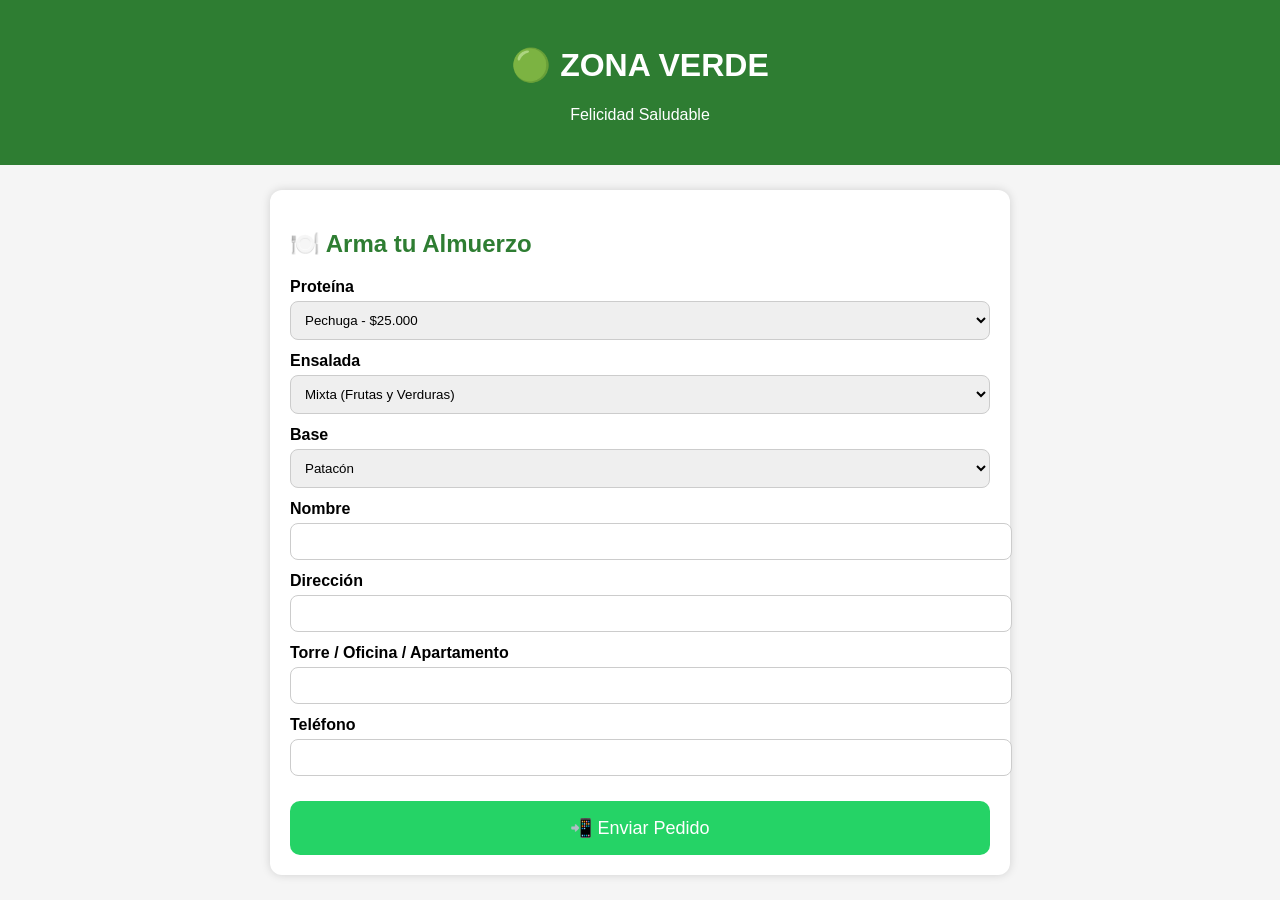
==== index.html @ 7afbbac2 "Create index.html for lunch order form This HTML file creates a web page for placing lunch orders wi" ====
<!DOCTYPE html>
<html lang="es">
<head>
<meta charset="UTF-8">
<meta name="viewport" content="width=device-width, initial-scale=1.0">
<title>Zona Verde - Pedidos</title>

<style>
body{
    font-family:Arial,sans-serif;
    background:#f5f5f5;
    margin:0;
}

header{
    background:#2E7D32;
    color:white;
    text-align:center;
    padding:25px;
}

main{
    max-width:700px;
    background:white;
    margin:25px auto;
    padding:20px;
    border-radius:12px;
    box-shadow:0 0 10px rgba(0,0,0,.15);
}

h2{
    color:#2E7D32;
}

label{
    display:block;
    margin-top:12px;
    font-weight:bold;
}

input,select,textarea{
    width:100%;
    padding:10px;
    border:1px solid #ccc;
    border-radius:8px;
    margin-top:5px;
}

button{
    width:100%;
    background:#25D366;
    color:white;
    border:none;
    padding:16px;
    border-radius:10px;
    font-size:18px;
    margin-top:25px;
    cursor:pointer;
}

button:hover{
    background:#1ebe5d;
}
</style>

</head>

<body>

<header>

<h1>🟢 ZONA VERDE</h1>

<p>Felicidad Saludable</p>

</header>

<main>

<h2>🍽️ Arma tu Almuerzo</h2>

<label>Proteína</label>

<select id="proteina">

<option>Pechuga - $25.000</option>

<option>Pollo y Jamón - $25.000</option>

<option>Chuleta - $35.000</option>

<option>Salmón - $35.000</option>

<option>Atún - $37.000</option>

</select>

<label>Ensalada</label>

<select id="ensalada">

<option>Mixta (Frutas y Verduras)</option>

<option>Ensalada de Vegetales</option>

</select>

<label>Base</label>

<select id="base">

<option>Patacón</option>

<option>Puré</option>

<option>Arroz de Coco</option>

<option>Quinua</option>

<option>Pasta</option>

</select>

<label>Nombre</label>

<input id="nombre">

<label>Dirección</label>

<input id="direccion">

<label>Torre / Oficina / Apartamento</label>

<input id="oficina">

<label>Teléfono</label>

<input id="telefono">

<button onclick="enviar()">

📲 Enviar Pedido

</button>

</main>

<script>

function enviar(){

let mensaje="Hola, quiero hacer un pedido.%0A%0A";

mensaje+="Proteína: "+document.getElementById("proteina").value+"%0A";

mensaje+="Ensalada: "+document.getElementById("ensalada").value+"%0A";

mensaje+="Base: "+document.getElementById("base").value+"%0A%0A";

mensaje+="Nombre: "+document.getElementById("nombre").value+"%0A";

mensaje+="Dirección: "+document.getElementById("direccion").value+"%0A";

mensaje+="Torre/Oficina/Apartamento: "+document.getElementById("oficina").value+"%0A";

mensaje+="Teléfono: "+document.getElementById("telefono").value;

window.open("https://wa.me/573128273739?text="+mensaje);

}

</script>

</body>
</html>
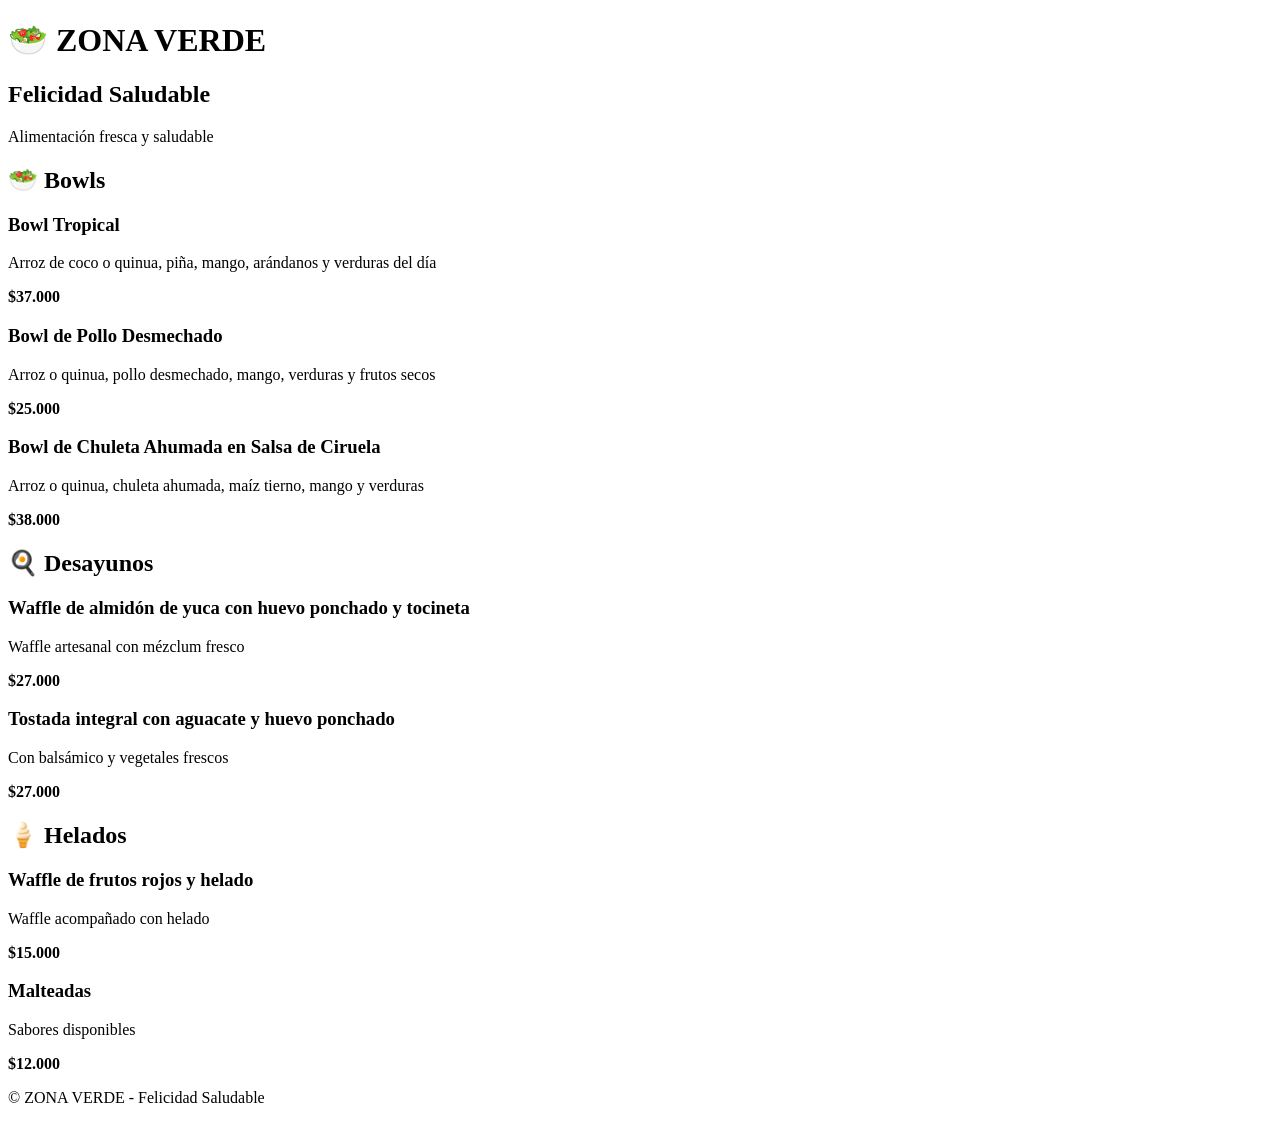
==== commit e41e29ea: "Revise index.html with new menu structure and title Updated the title and added new sections for men" ====
--- a/index.html
+++ b/index.html
@@ -3,173 +3,93 @@
 <head>
 <meta charset="UTF-8">
 <meta name="viewport" content="width=device-width, initial-scale=1.0">
-<title>Zona Verde - Pedidos</title>
 
-<style>
-body{
-    font-family:Arial,sans-serif;
-    background:#f5f5f5;
-    margin:0;
-}
+<title>ZONA VERDE | Felicidad Saludable</title>
 
-header{
-    background:#2E7D32;
-    color:white;
-    text-align:center;
-    padding:25px;
-}
-
-main{
-    max-width:700px;
-    background:white;
-    margin:25px auto;
-    padding:20px;
-    border-radius:12px;
-    box-shadow:0 0 10px rgba(0,0,0,.15);
-}
-
-h2{
-    color:#2E7D32;
-}
-
-label{
-    display:block;
-    margin-top:12px;
-    font-weight:bold;
-}
-
-input,select,textarea{
-    width:100%;
-    padding:10px;
-    border:1px solid #ccc;
-    border-radius:8px;
-    margin-top:5px;
-}
-
-button{
-    width:100%;
-    background:#25D366;
-    color:white;
-    border:none;
-    padding:16px;
-    border-radius:10px;
-    font-size:18px;
-    margin-top:25px;
-    cursor:pointer;
-}
-
-button:hover{
-    background:#1ebe5d;
-}
-</style>
-
+<link rel="stylesheet" href="style.css">
 </head>
 
 <body>
 
 <header>
-
-<h1>🟢 ZONA VERDE</h1>
-
-<p>Felicidad Saludable</p>
-
+<h1>🥗 ZONA VERDE</h1>
+<h2>Felicidad Saludable</h2>
+<p>Alimentación fresca y saludable</p>
 </header>
 
-<main>
 
-<h2>🍽️ Arma tu Almuerzo</h2>
+<section>
 
-<label>Proteína</label>
+<h2>🥗 Bowls</h2>
 
-<select id="proteina">
+<div class="producto">
+<h3>Bowl Tropical</h3>
+<p>Arroz de coco o quinua, piña, mango, arándanos y verduras del día</p>
+<strong>$37.000</strong>
+</div>
 
-<option>Pechuga - $25.000</option>
 
-<option>Pollo y Jamón - $25.000</option>
+<div class="producto">
+<h3>Bowl de Pollo Desmechado</h3>
+<p>Arroz o quinua, pollo desmechado, mango, verduras y frutos secos</p>
+<strong>$25.000</strong>
+</div>
 
-<option>Chuleta - $35.000</option>
 
-<option>Salmón - $35.000</option>
+<div class="producto">
+<h3>Bowl de Chuleta Ahumada en Salsa de Ciruela</h3>
+<p>Arroz o quinua, chuleta ahumada, maíz tierno, mango y verduras</p>
+<strong>$38.000</strong>
+</div>
 
-<option>Atún - $37.000</option>
 
-</select>
+</section>
 
-<label>Ensalada</label>
 
-<select id="ensalada">
+<section>
 
-<option>Mixta (Frutas y Verduras)</option>
+<h2>🍳 Desayunos</h2>
 
-<option>Ensalada de Vegetales</option>
+<div class="producto">
+<h3>Waffle de almidón de yuca con huevo ponchado y tocineta</h3>
+<p>Waffle artesanal con mézclum fresco</p>
+<strong>$27.000</strong>
+</div>
 
-</select>
 
-<label>Base</label>
+<div class="producto">
+<h3>Tostada integral con aguacate y huevo ponchado</h3>
+<p>Con balsámico y vegetales frescos</p>
+<strong>$27.000</strong>
+</div>
 
-<select id="base">
+</section>
 
-<option>Patacón</option>
 
-<option>Puré</option>
+<section>
 
-<option>Arroz de Coco</option>
+<h2>🍦 Helados</h2>
 
-<option>Quinua</option>
+<div class="producto">
+<h3>Waffle de frutos rojos y helado</h3>
+<p>Waffle acompañado con helado</p>
+<strong>$15.000</strong>
+</div>
 
-<option>Pasta</option>
 
-</select>
+<div class="producto">
+<h3>Malteadas</h3>
+<p>Sabores disponibles</p>
+<strong>$12.000</strong>
+</div>
 
-<label>Nombre</label>
+</section>
 
-<input id="nombre">
 
-<label>Dirección</label>
+<footer>
+<p>© ZONA VERDE - Felicidad Saludable</p>
+</footer>
 
-<input id="direccion">
-
-<label>Torre / Oficina / Apartamento</label>
-
-<input id="oficina">
-
-<label>Teléfono</label>
-
-<input id="telefono">
-
-<button onclick="enviar()">
-
-📲 Enviar Pedido
-
-</button>
-
-</main>
-
-<script>
-
-function enviar(){
-
-let mensaje="Hola, quiero hacer un pedido.%0A%0A";
-
-mensaje+="Proteína: "+document.getElementById("proteina").value+"%0A";
-
-mensaje+="Ensalada: "+document.getElementById("ensalada").value+"%0A";
-
-mensaje+="Base: "+document.getElementById("base").value+"%0A%0A";
-
-mensaje+="Nombre: "+document.getElementById("nombre").value+"%0A";
-
-mensaje+="Dirección: "+document.getElementById("direccion").value+"%0A";
-
-mensaje+="Torre/Oficina/Apartamento: "+document.getElementById("oficina").value+"%0A";
-
-mensaje+="Teléfono: "+document.getElementById("telefono").value;
-
-window.open("https://wa.me/573128273739?text="+mensaje);
-
-}
-
-</script>
 
 </body>
 </html>
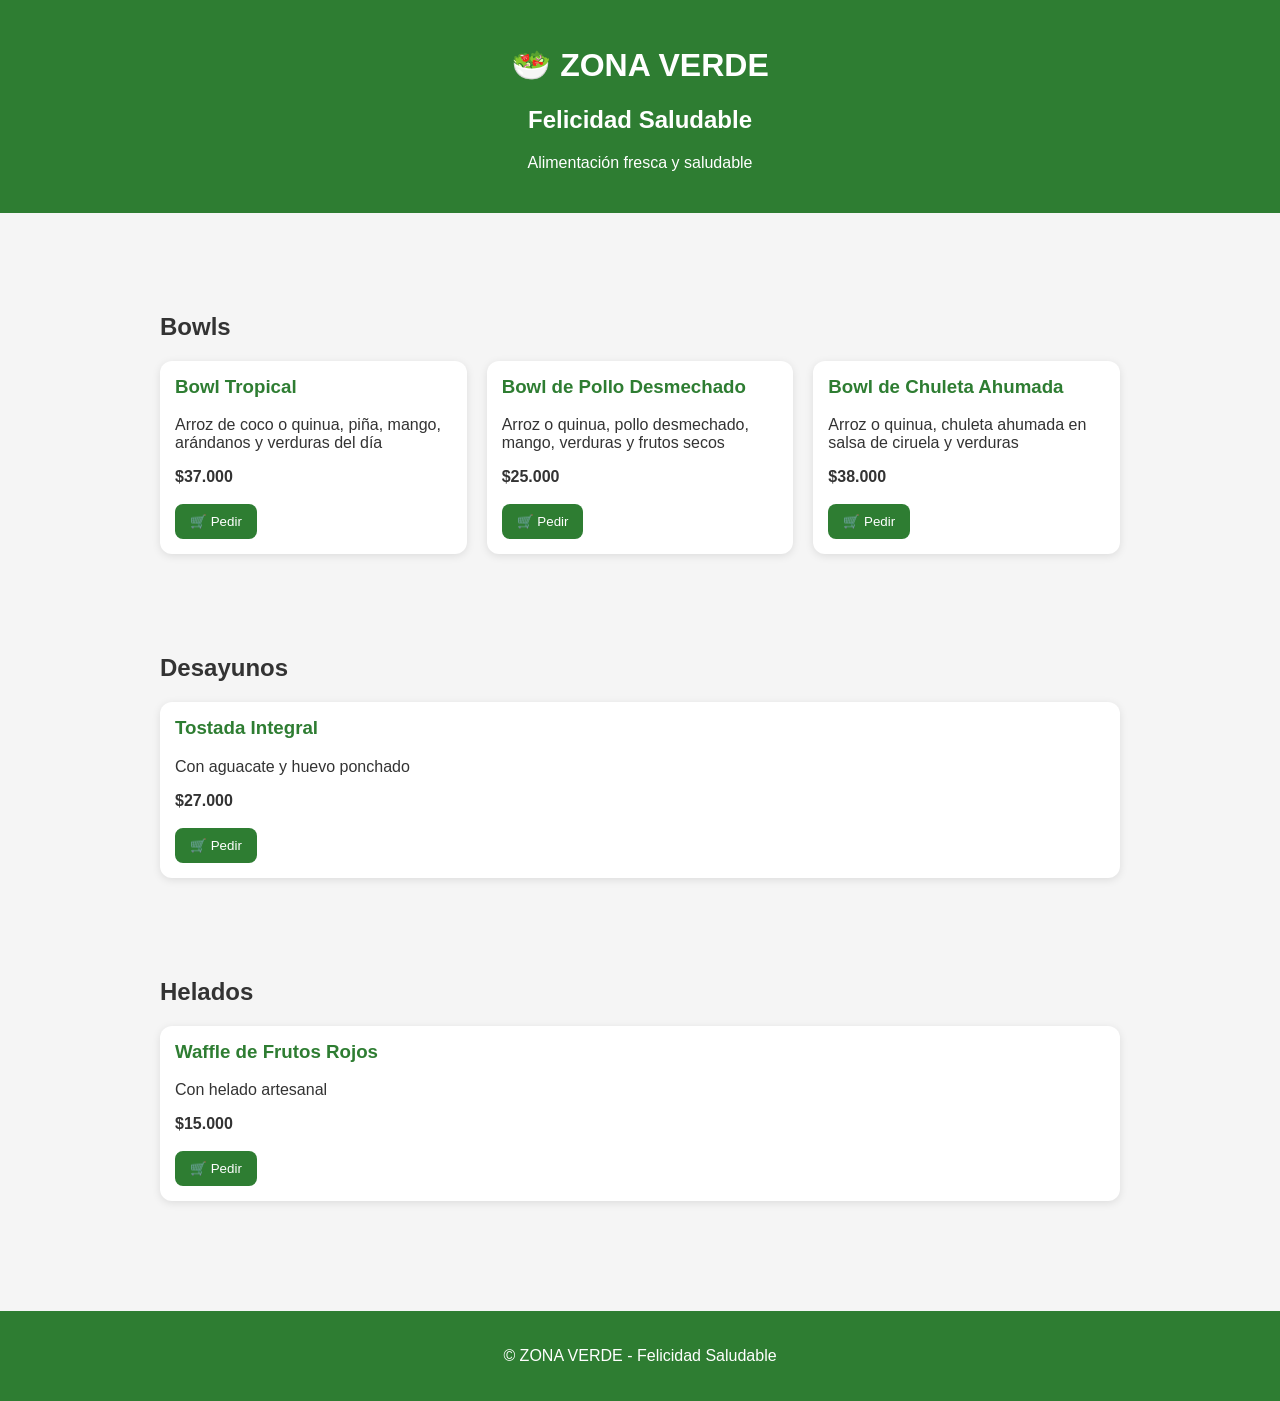
==== commit 96c0f7f3: "Update index.html" ====
--- a/index.html
+++ b/index.html
@@ -12,84 +12,22 @@
 <body>
 
 <header>
-<h1>🥗 ZONA VERDE</h1>
-<h2>Felicidad Saludable</h2>
-<p>Alimentación fresca y saludable</p>
+    <h1>🥗 ZONA VERDE</h1>
+    <h2>Felicidad Saludable</h2>
+    <p>Alimentación fresca y saludable</p>
 </header>
 
-
-<section>
-
-<h2>🥗 Bowls</h2>
-
-<div class="producto">
-<h3>Bowl Tropical</h3>
-<p>Arroz de coco o quinua, piña, mango, arándanos y verduras del día</p>
-<strong>$37.000</strong>
-</div>
-
-
-<div class="producto">
-<h3>Bowl de Pollo Desmechado</h3>
-<p>Arroz o quinua, pollo desmechado, mango, verduras y frutos secos</p>
-<strong>$25.000</strong>
-</div>
-
-
-<div class="producto">
-<h3>Bowl de Chuleta Ahumada en Salsa de Ciruela</h3>
-<p>Arroz o quinua, chuleta ahumada, maíz tierno, mango y verduras</p>
-<strong>$38.000</strong>
-</div>
-
-
-</section>
-
-
-<section>
-
-<h2>🍳 Desayunos</h2>
-
-<div class="producto">
-<h3>Waffle de almidón de yuca con huevo ponchado y tocineta</h3>
-<p>Waffle artesanal con mézclum fresco</p>
-<strong>$27.000</strong>
-</div>
-
-
-<div class="producto">
-<h3>Tostada integral con aguacate y huevo ponchado</h3>
-<p>Con balsámico y vegetales frescos</p>
-<strong>$27.000</strong>
-</div>
-
-</section>
-
-
-<section>
-
-<h2>🍦 Helados</h2>
-
-<div class="producto">
-<h3>Waffle de frutos rojos y helado</h3>
-<p>Waffle acompañado con helado</p>
-<strong>$15.000</strong>
-</div>
-
-
-<div class="producto">
-<h3>Malteadas</h3>
-<p>Sabores disponibles</p>
-<strong>$12.000</strong>
-</div>
-
-</section>
-
+<main>
+    <section id="menu">
+        <p>Cargando productos...</p>
+    </section>
+</main>
 
 <footer>
-<p>© ZONA VERDE - Felicidad Saludable</p>
+    <p>© ZONA VERDE - Felicidad Saludable</p>
 </footer>
 
+<script src="script.js"></script>
 
 </body>
 </html>
--- a/style.css
+++ b/style.css
@@ -0,0 +1,92 @@
+body{
+    margin:0;
+    font-family:Arial, Helvetica, sans-serif;
+    background:#f5f5f5;
+    color:#333;
+}
+
+header{
+    background:#2e7d32;
+    color:white;
+    text-align:center;
+    padding:25px;
+}
+
+section{
+    max-width:1000px;
+    margin:20px auto;
+    padding:20px;
+}
+
+.categoria{
+    margin-bottom:40px;
+}
+
+.productos{
+    display:grid;
+    grid-template-columns:repeat(auto-fit,minmax(250px,1fr));
+    gap:20px;
+}
+
+.producto{
+    background:white;
+    border-radius:12px;
+    padding:15px;
+    box-shadow:0 2px 8px rgba(0,0,0,.1);
+}
+
+.producto h3{
+    margin-top:0;
+    color:#2e7d32;
+}
+
+button{
+    background:#2e7d32;
+    color:white;
+    border:none;
+    padding:10px 15px;
+    border-radius:8px;
+    cursor:pointer;
+}
+
+button:hover{
+    background:#1b5e20;
+}
+
+input,
+textarea,
+select{
+    width:100%;
+    padding:10px;
+    margin-top:5px;
+    margin-bottom:15px;
+    border:1px solid #ccc;
+    border-radius:8px;
+    box-sizing:border-box;
+}
+
+table{
+    width:100%;
+    border-collapse:collapse;
+    background:white;
+}
+
+th,
+td{
+    border:1px solid #ddd;
+    padding:10px;
+    text-align:left;
+}
+
+th{
+    background:#2e7d32;
+    color:white;
+}
+
+footer{
+    text-align:center;
+    padding:20px;
+    background:#2e7d32;
+    color:white;
+    margin-top:30px;
+}
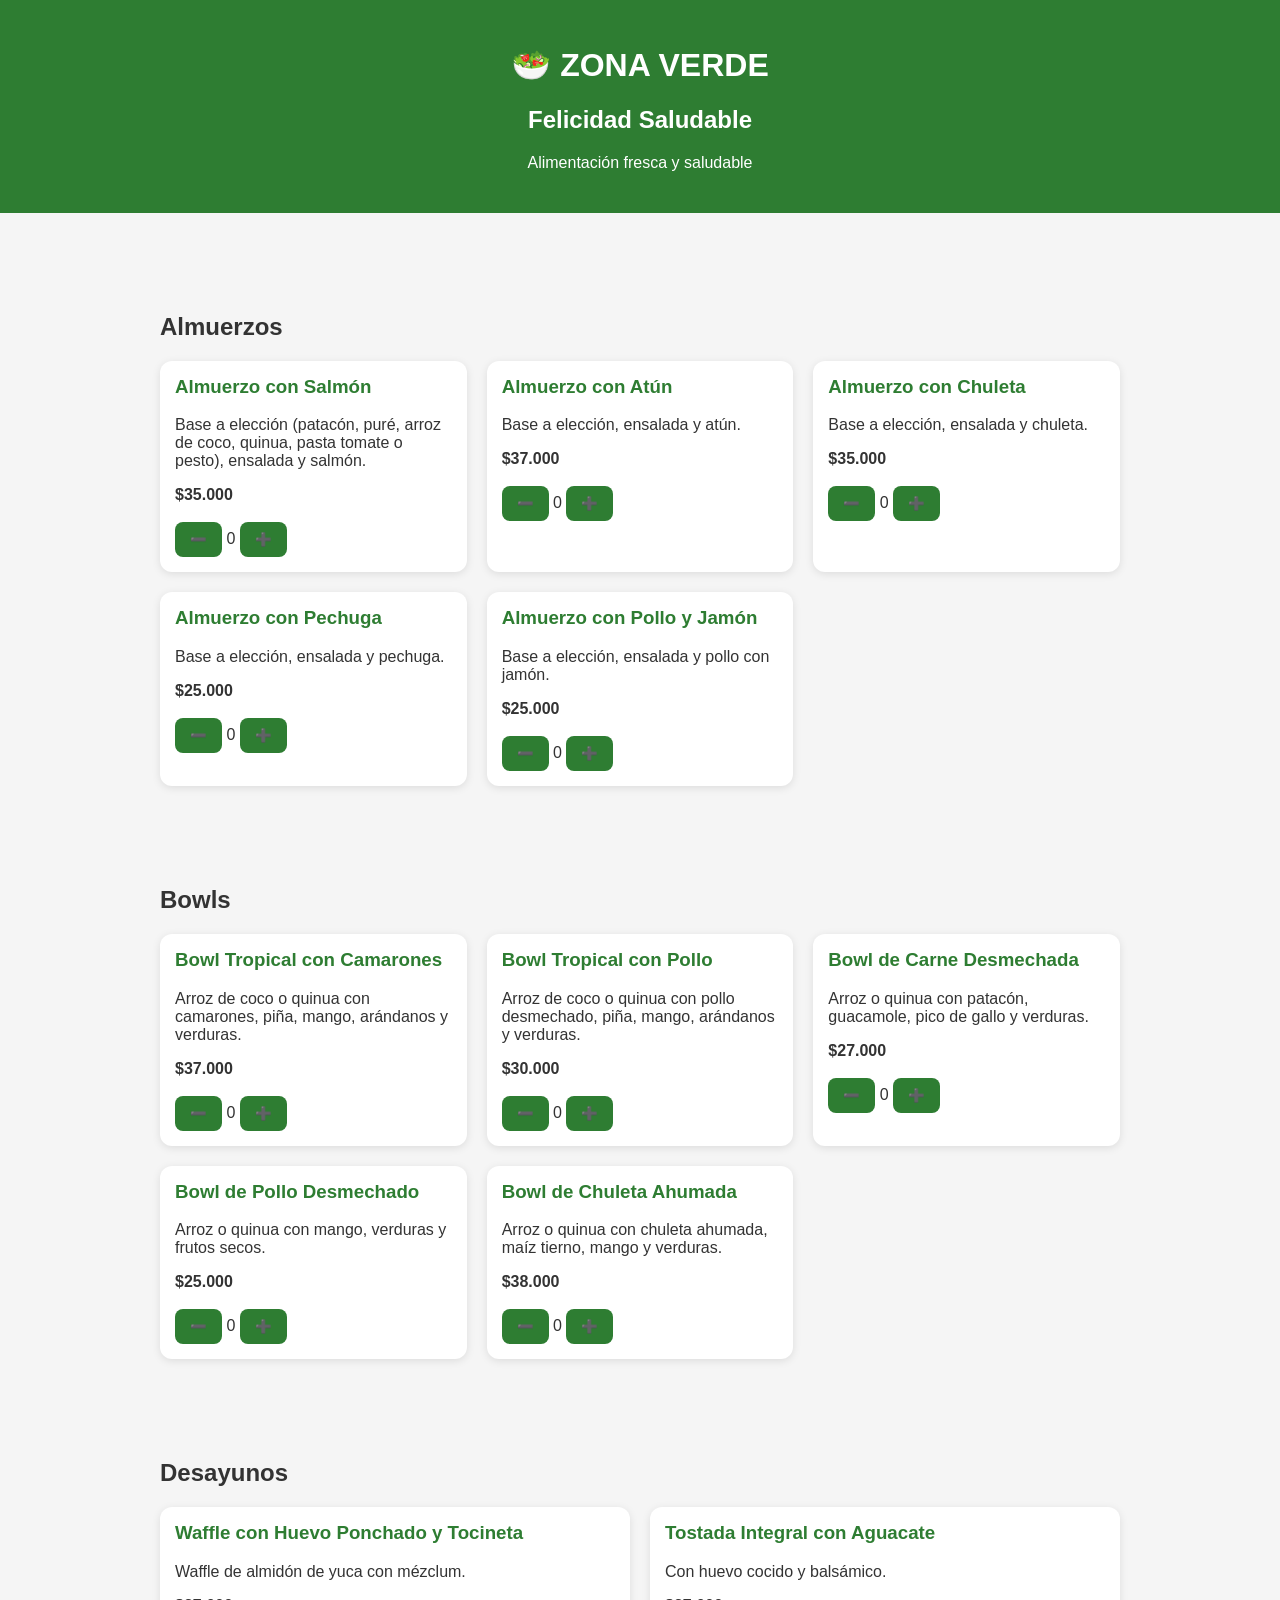
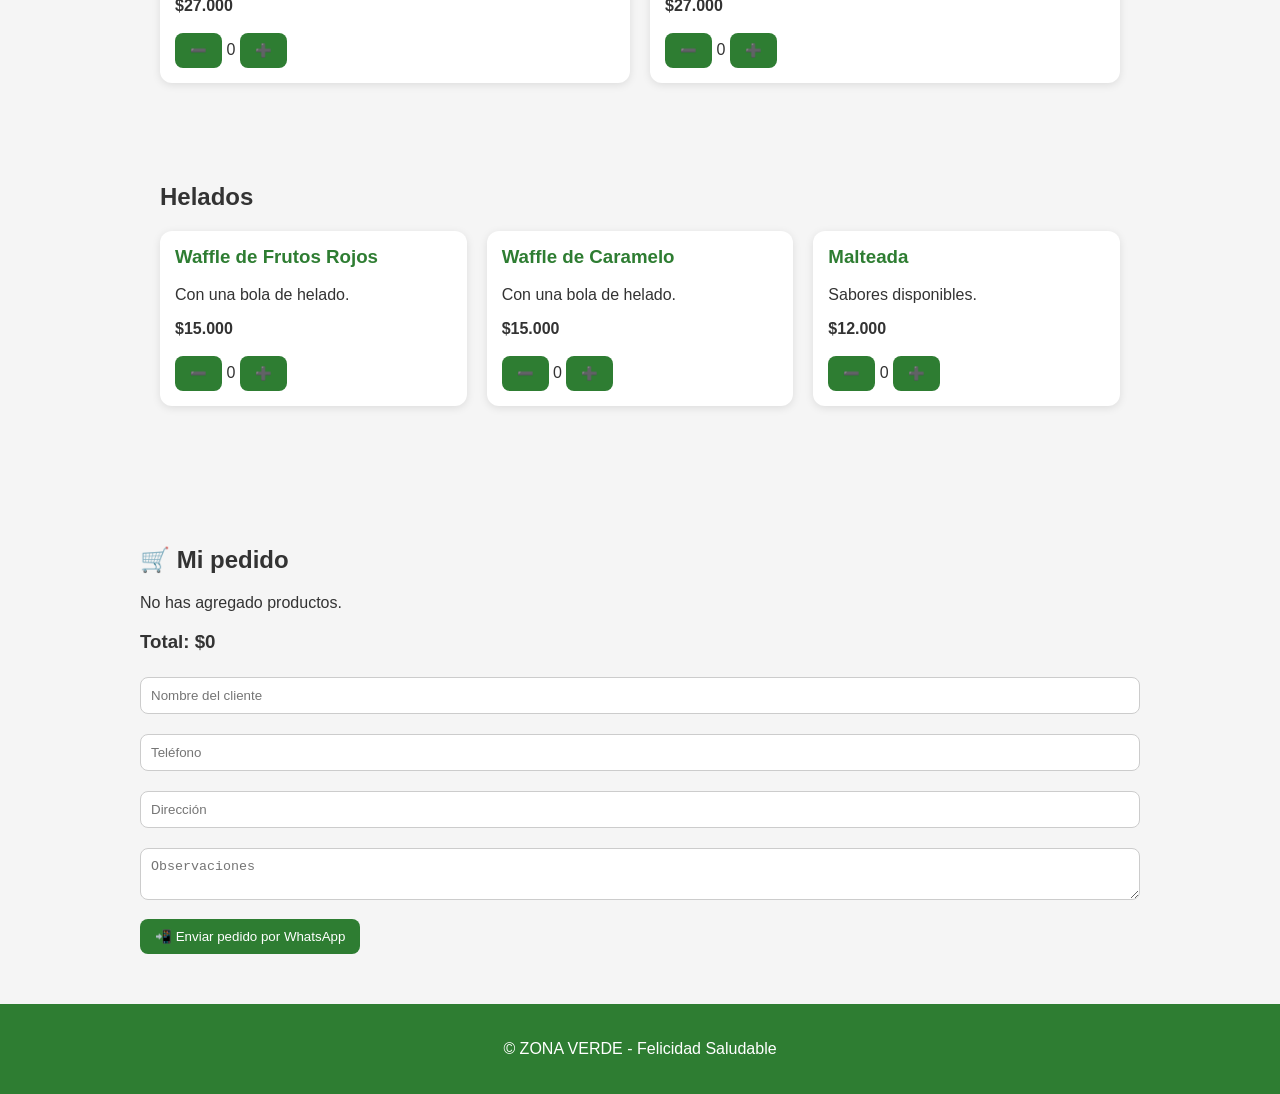
==== commit a145cfd0: "Update index.html" ====
--- a/index.html
+++ b/index.html
@@ -22,7 +22,38 @@
         <p>Cargando productos...</p>
     </section>
 </main>
+<section id="carrito">
+    <h2>🛒 Mi pedido</h2>
 
+    <div id="listaCarrito">
+        <p>No has agregado productos.</p>
+    </div>
+
+    <h3>Total: <span id="total">$0</span></h3>
+
+    <input
+        type="text"
+        id="cliente"
+        placeholder="Nombre del cliente">
+
+    <input
+        type="tel"
+        id="telefono"
+        placeholder="Teléfono">
+
+    <input
+        type="text"
+        id="direccion"
+        placeholder="Dirección">
+
+    <textarea
+        id="observaciones"
+        placeholder="Observaciones"></textarea>
+
+    <button id="btnWhatsapp">
+        📲 Enviar pedido por WhatsApp
+    </button>
+</section>
 <footer>
     <p>© ZONA VERDE - Felicidad Saludable</p>
 </footer>
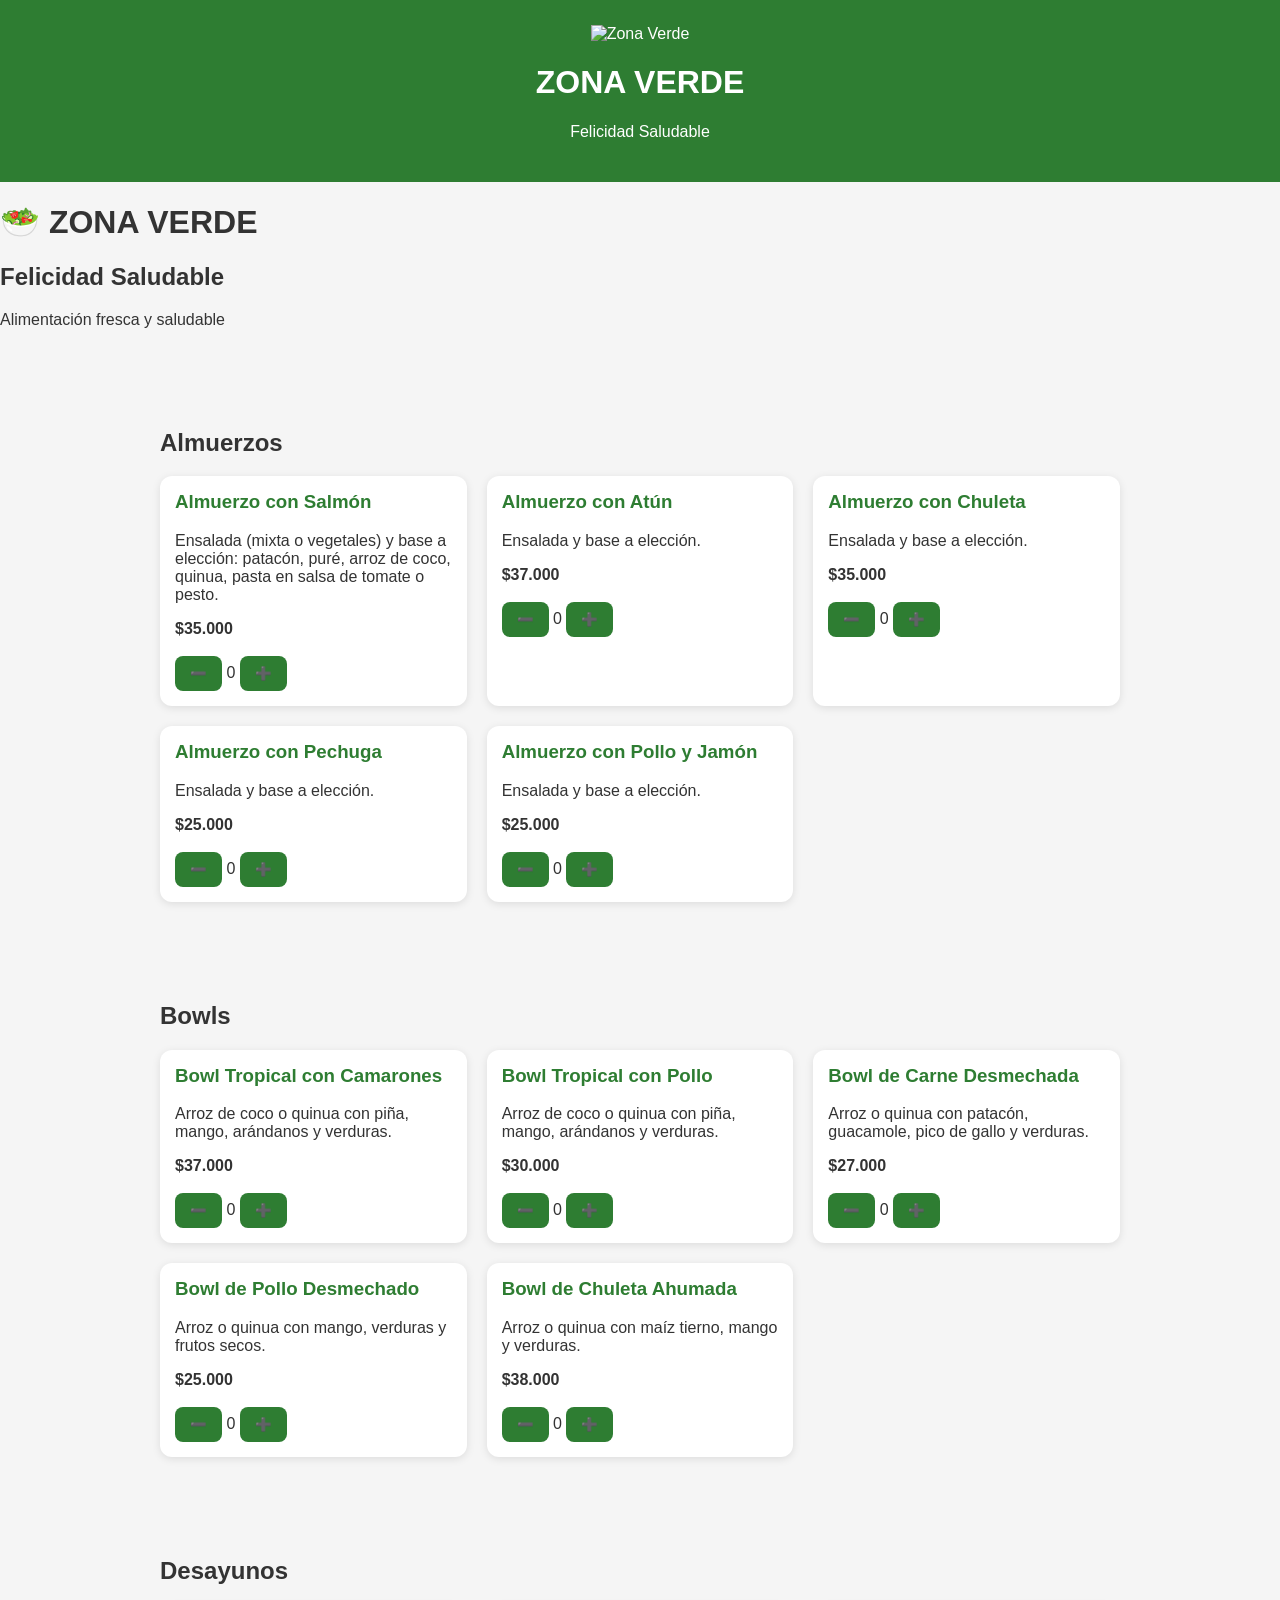
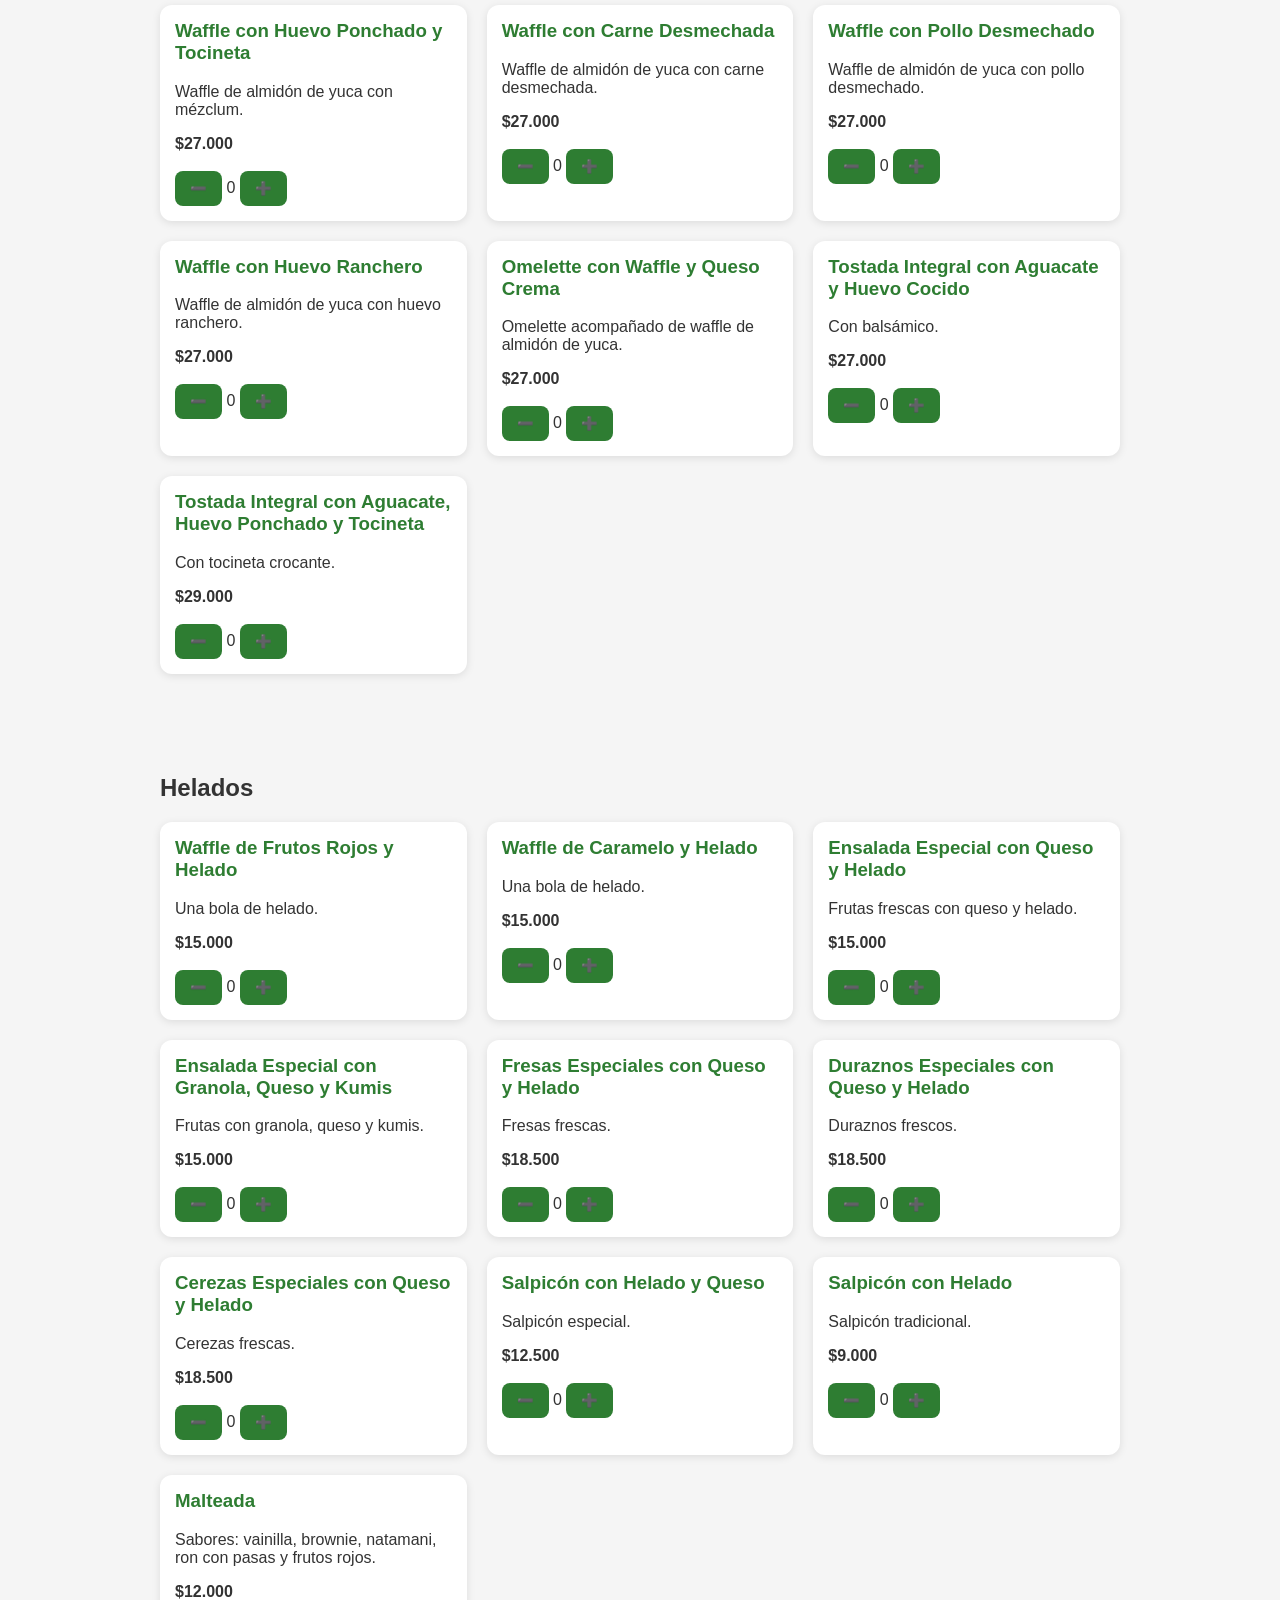
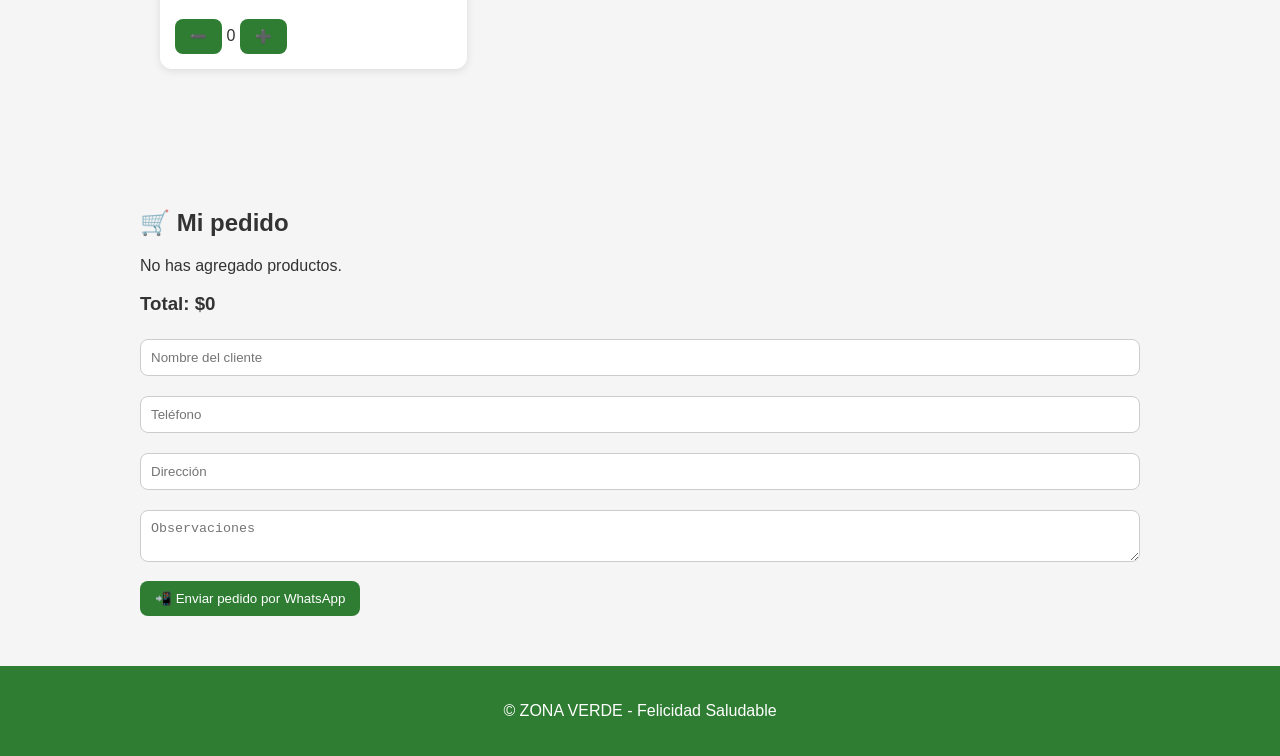
==== commit 73bead6b: "Update index.html" ====
--- a/index.html
+++ b/index.html
@@ -11,7 +11,15 @@
 
 <body>
 
-<header>
+<header class="encabezado">
+
+    <img src="logo.png" alt="Zona Verde" class="logo">
+
+    <h1>ZONA VERDE</h1>
+
+    <p>Felicidad Saludable</p>
+
+</header>
     <h1>🥗 ZONA VERDE</h1>
     <h2>Felicidad Saludable</h2>
     <p>Alimentación fresca y saludable</p>
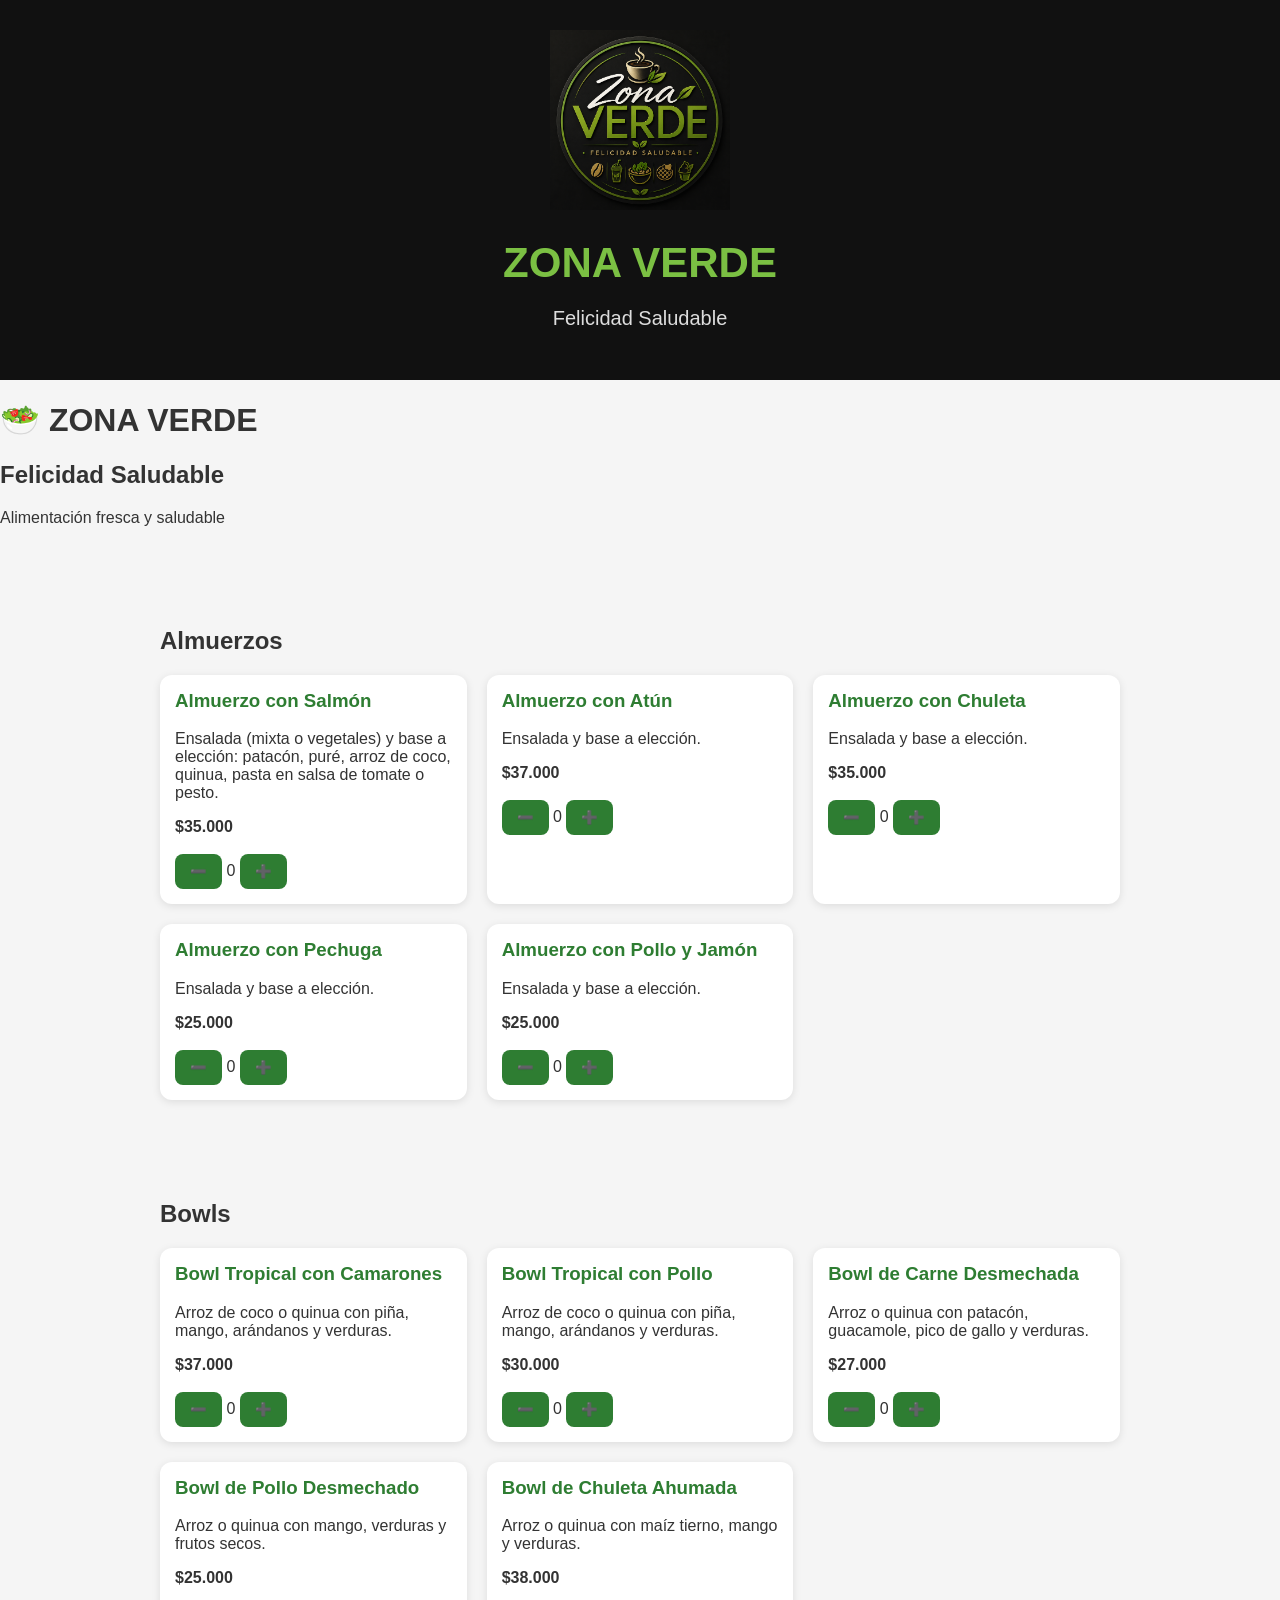
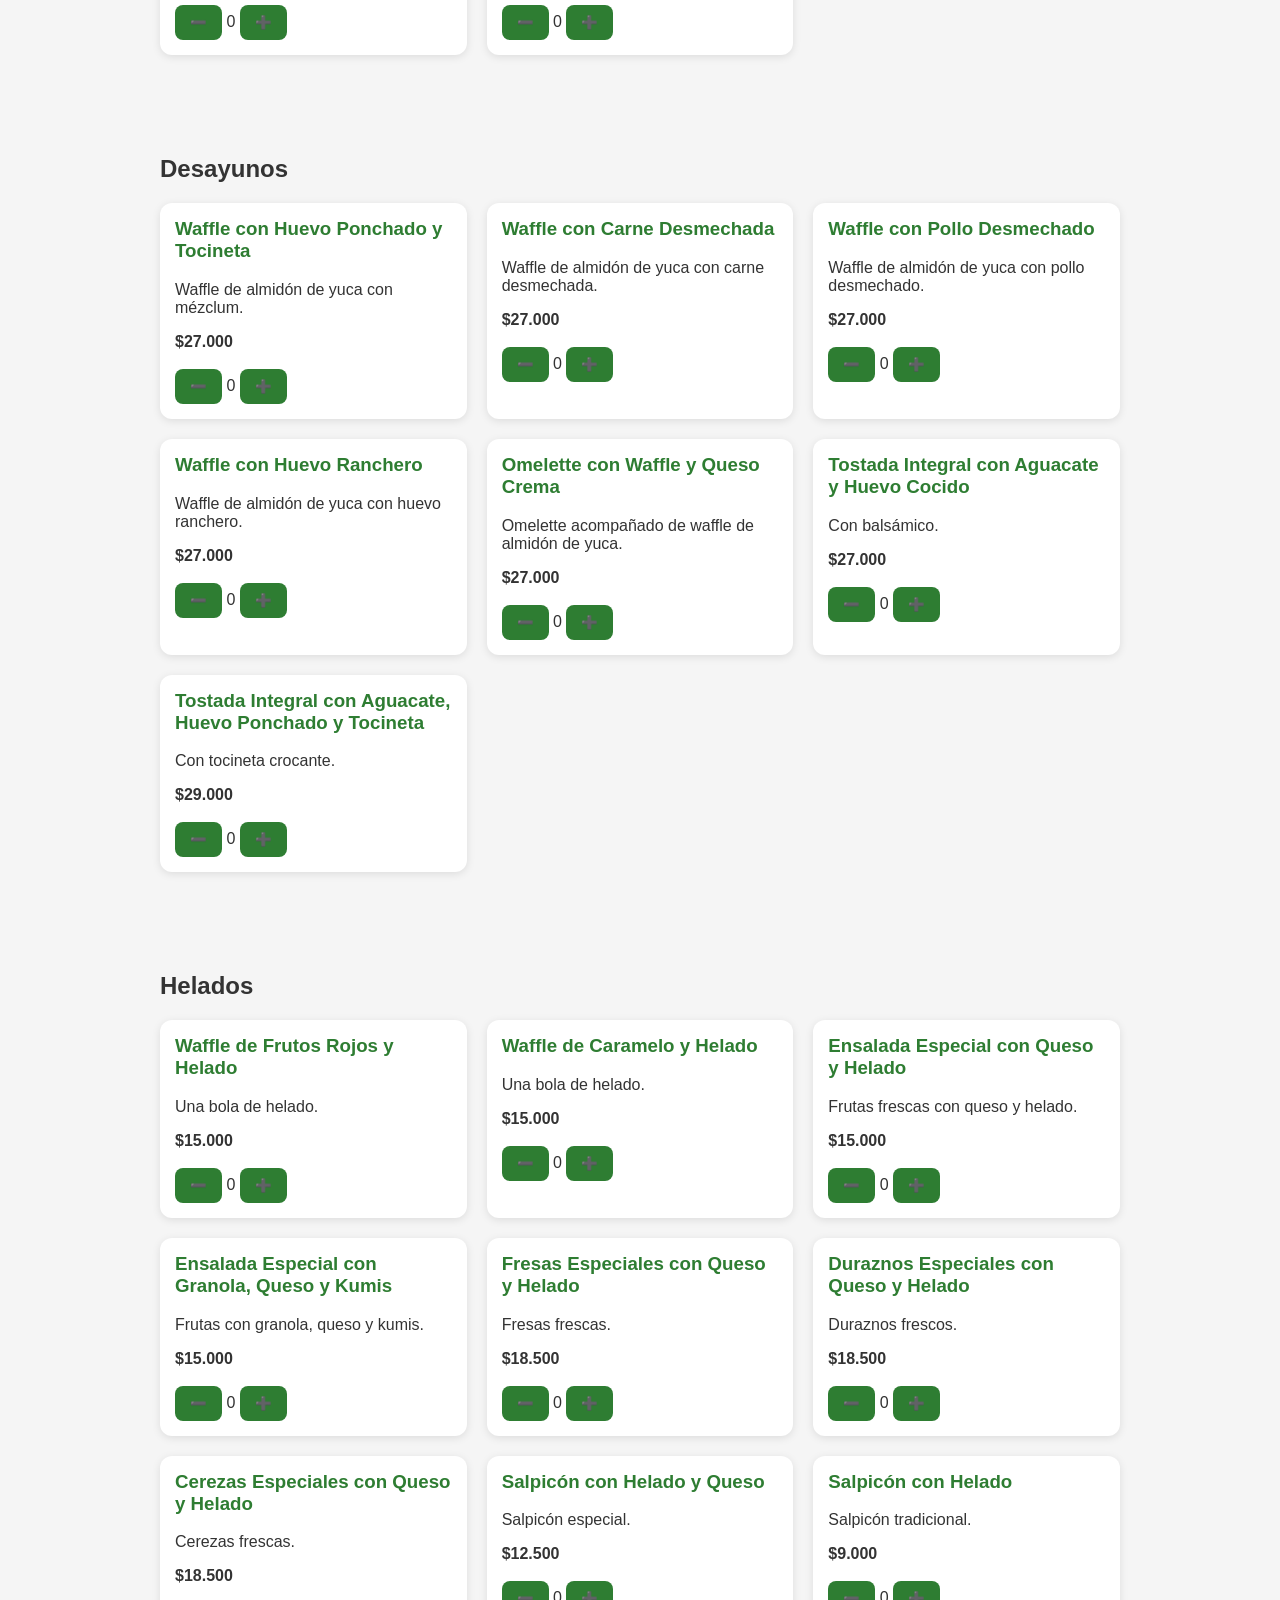
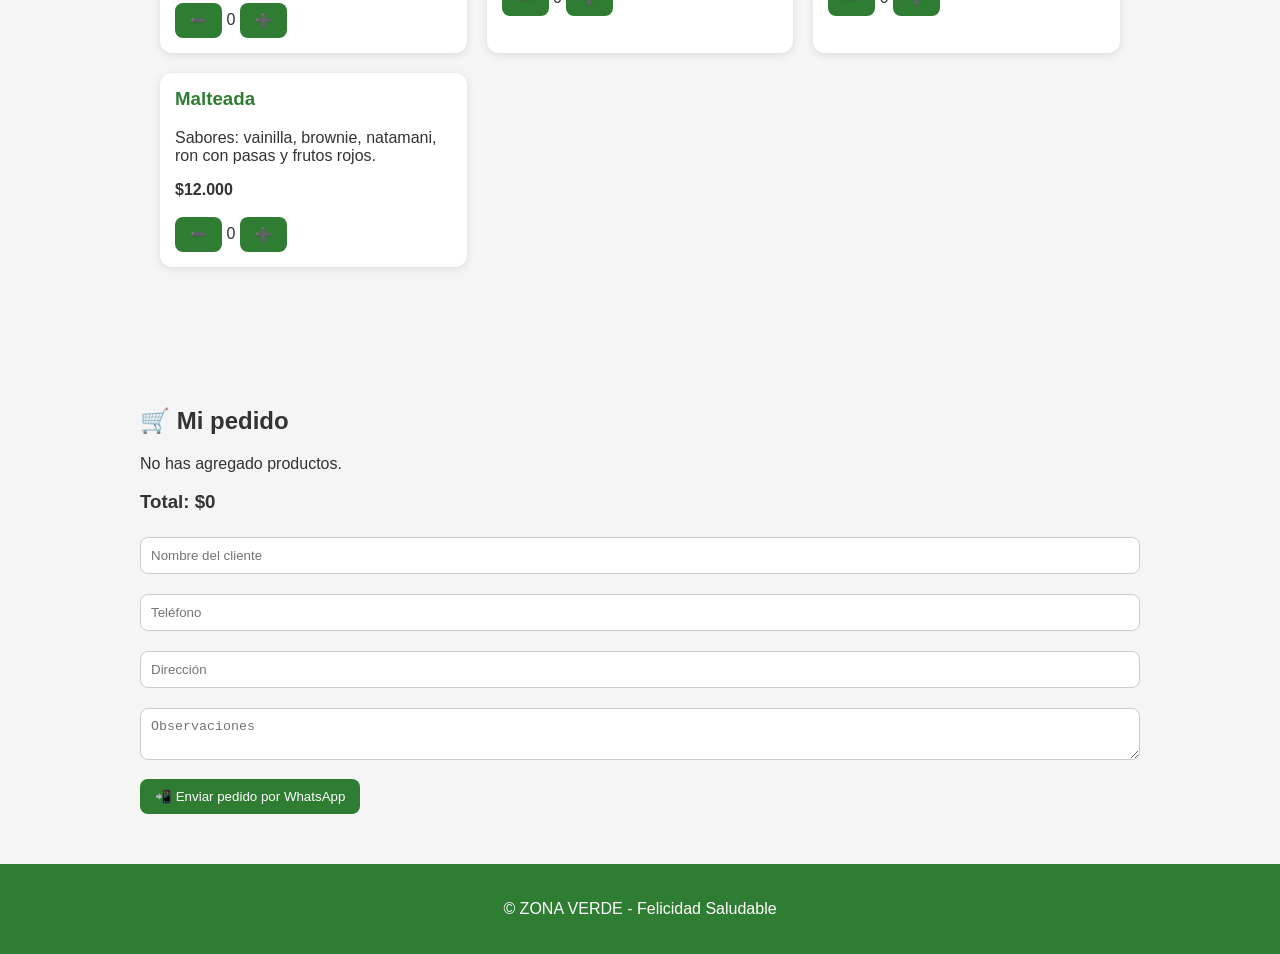
==== commit f22fc72d: "Fix image source in index.html" ====
--- a/index.html
+++ b/index.html
@@ -13,7 +13,7 @@
 
 <header class="encabezado">
 
-    <img src="logo.png" alt="Zona Verde" class="logo">
+    <img src="logo.png.png" alt="Zona Verde" class="logo">
 
     <h1>ZONA VERDE</h1>
 
--- a/style.css
+++ b/style.css
@@ -90,3 +90,26 @@
     color:white;
     margin-top:30px;
 }
+.encabezado{
+    text-align:center;
+    padding:30px;
+    background:#111;
+    color:white;
+}
+
+.logo{
+    width:180px;
+    max-width:90%;
+    margin-bottom:15px;
+}
+
+.encabezado h1{
+    color:#7BC043;
+    font-size:42px;
+    margin:10px 0;
+}
+
+.encabezado p{
+    color:#ddd;
+    font-size:20px;
+}
